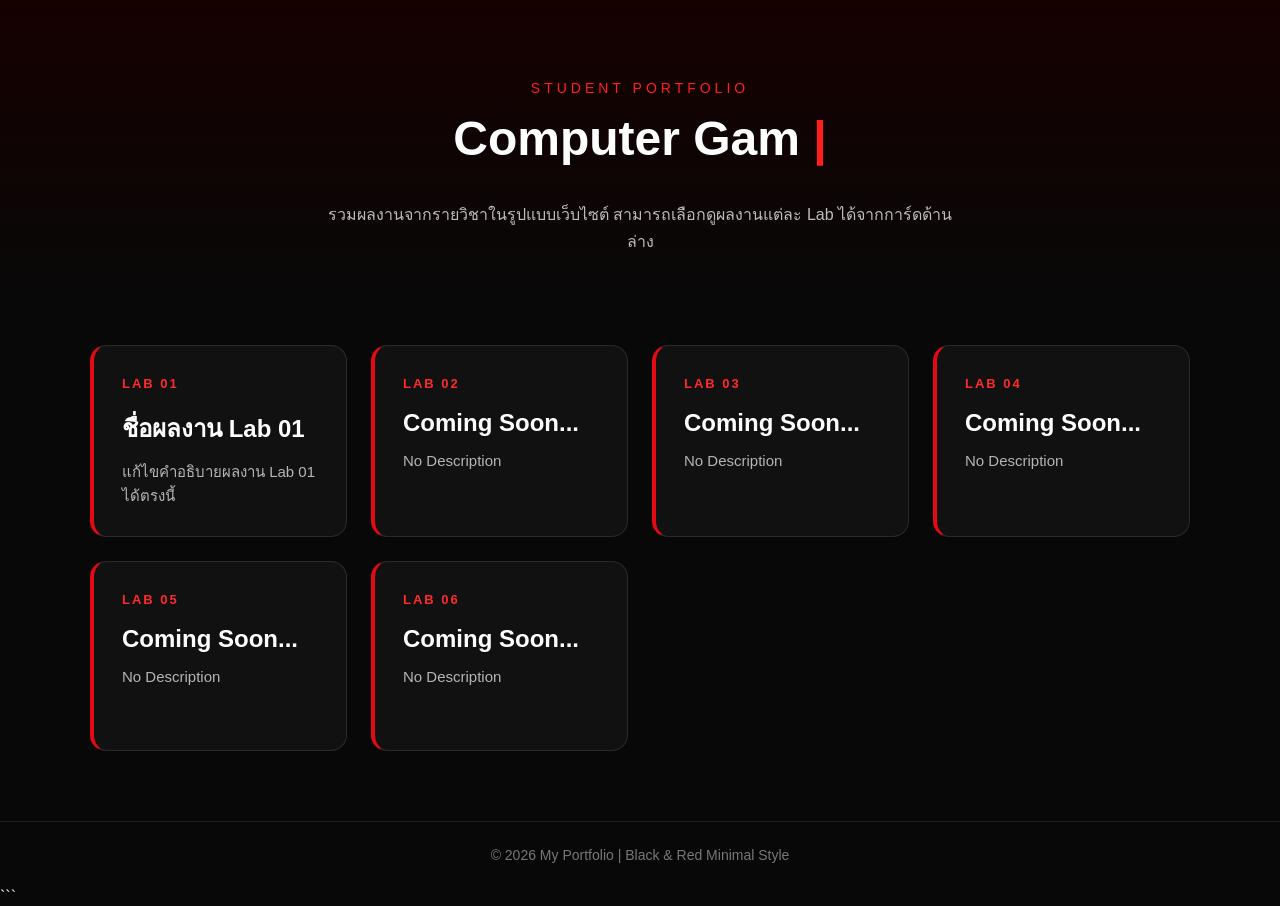
==== index.html @ 9eddb799 "firstComit Main Page + Lab01  24/6/2026 10:52 PM" ====
<!DOCTYPE html>
<html lang="th">
<head>
  <meta charset="UTF-8" />
  <meta name="viewport" content="width=device-width, initial-scale=1.0" />
  <title>My Portfolio</title>
  <link rel="stylesheet" href="style.css" />
</head>

<body>

  <header class="hero">
    <p class="tagline">Student Portfolio</p>

    <h1 class="typing-container">
      <span id="typing-text"></span>
      <span class="cursor">|</span>
    </h1>

    <p class="description">
      รวมผลงานจากรายวิชาในรูปแบบเว็บไซต์ สามารถเลือกดูผลงานแต่ละ Lab ได้จากการ์ดด้านล่าง
    </p>
  </header>

  <main class="container">
    <section class="lab-grid">

      <a href="lab01/lab01.html" class="lab-card">
        <span class="lab-number">LAB 01</span>
        <h2>ชื่อผลงาน Lab 01</h2>
        <p>แก้ไขคำอธิบายผลงาน Lab 01 ได้ตรงนี้</p>
      </a>

      <a href="lab02/lab02.html" class="lab-card">
        <span class="lab-number">LAB 02</span>
        <h2>Coming Soon...</h2>
        <p>No Description</p>
      </a>

      <a href="lab03/lab03.html" class="lab-card">
        <span class="lab-number">LAB 03</span>
        <h2>Coming Soon...</h2>
        <p>No Description</p>
      </a>

      <a href="lab04/lab04.html" class="lab-card">
        <span class="lab-number">LAB 04</span>
        <h2>Coming Soon...</h2>
        <p>No Description</p>
      </a>

      <a href="lab05/lab05.html" class="lab-card">
        <span class="lab-number">LAB 05</span>
        <h2>Coming Soon...</h2>
        <p>No Description</p>
      </a>

      <a href="lab06/lab06.html" class="lab-card">
        <span class="lab-number">LAB 06</span>
        <h2>Coming Soon...</h2>
        <p>No Description</p>
      </a>

    </section>
  </main>

  <footer>
    <p>© 2026 My Portfolio | Black & Red Minimal Style</p>
  </footer>

  <script>
    const texts = [
      "Computer Game Development",
      "Naphat Thongon | 683380073-8 | Sec 1"
    ];

    const typingText = document.getElementById("typing-text");

    let textIndex = 0;
    let charIndex = 0;
    let isDeleting = false;

    function typeEffect() {
      const currentText = texts[textIndex];

      if (!isDeleting) {
        typingText.textContent = currentText.substring(0, charIndex + 1);
        charIndex++;

        if (charIndex === currentText.length) {
          isDeleting = true;
          setTimeout(typeEffect, 1500);
          return;
        }
      } else {
        typingText.textContent = currentText.substring(0, charIndex - 1);
        charIndex--;

        if (charIndex === 0) {
          isDeleting = false;
          textIndex = (textIndex + 1) % texts.length;
        }
      }

      const speed = isDeleting ? 50 : 100;
      setTimeout(typeEffect, speed);
    }

    typeEffect();
  </script>

</body>
</html>
```
---- style.css ----
* {
  margin: 0;
  padding: 0;
  box-sizing: border-box;
}

body {
  font-family: Arial, sans-serif;
  background: #080808;
  color: #f5f5f5;
  min-height: 100vh;
}

.hero {
  text-align: center;
  padding: 80px 20px 50px;
  background: linear-gradient(180deg, #160000, #080808);
}

.tagline {
  color: #ff1e1e;
  letter-spacing: 4px;
  text-transform: uppercase;
  font-size: 14px;
  margin-bottom: 15px;
}

.hero h1 {
  font-size: 48px;
  color: #ffffff;
  margin-bottom: 20px;
}

.description {
  max-width: 650px;
  margin: 0 auto;
  color: #bdbdbd;
  line-height: 1.7;
}

.container {
  width: 90%;
  max-width: 1100px;
  margin: 0 auto;
  padding: 40px 0 70px;
}

.lab-grid {
  display: grid;
  grid-template-columns: repeat(auto-fit, minmax(250px, 1fr));
  gap: 24px;
}

.lab-card {
  display: block;
  text-decoration: none;
  color: #ffffff;
  background: #111111;
  border: 1px solid #2a2a2a;
  border-left: 4px solid #e50914;
  border-radius: 16px;
  padding: 28px;
  min-height: 190px;
  transition: 0.3s ease;
  position: relative;
  overflow: hidden;
}

.lab-card::before {
  content: "";
  position: absolute;
  top: 0;
  left: -100%;
  width: 100%;
  height: 100%;
  background: linear-gradient(120deg, transparent, rgba(229, 9, 20, 0.18), transparent);
  transition: 0.5s ease;
}

.lab-card:hover::before {
  left: 100%;
}

.lab-card:hover {
  transform: translateY(-8px);
  border-color: #e50914;
  box-shadow: 0 0 25px rgba(229, 9, 20, 0.35);
}

.lab-number {
  display: inline-block;
  color: #ff2a2a;
  font-size: 13px;
  letter-spacing: 2px;
  margin-bottom: 18px;
  font-weight: bold;
}

.lab-card h2 {
  font-size: 24px;
  margin-bottom: 12px;
}

.lab-card p {
  color: #b5b5b5;
  line-height: 1.6;
  font-size: 15px;
}

footer {
  text-align: center;
  padding: 25px 15px;
  color: #777;
  border-top: 1px solid #1f1f1f;
  font-size: 14px;
}

.typing-container {
    min-height: 70px;
    font-size: 48px;
    font-weight: bold;
    color: #ffffff;
}

.cursor {
    color: #ff1e1e;
    animation: blink 0.8s infinite;
}

@keyframes blink {
    50% {
        opacity: 0;
    }
}
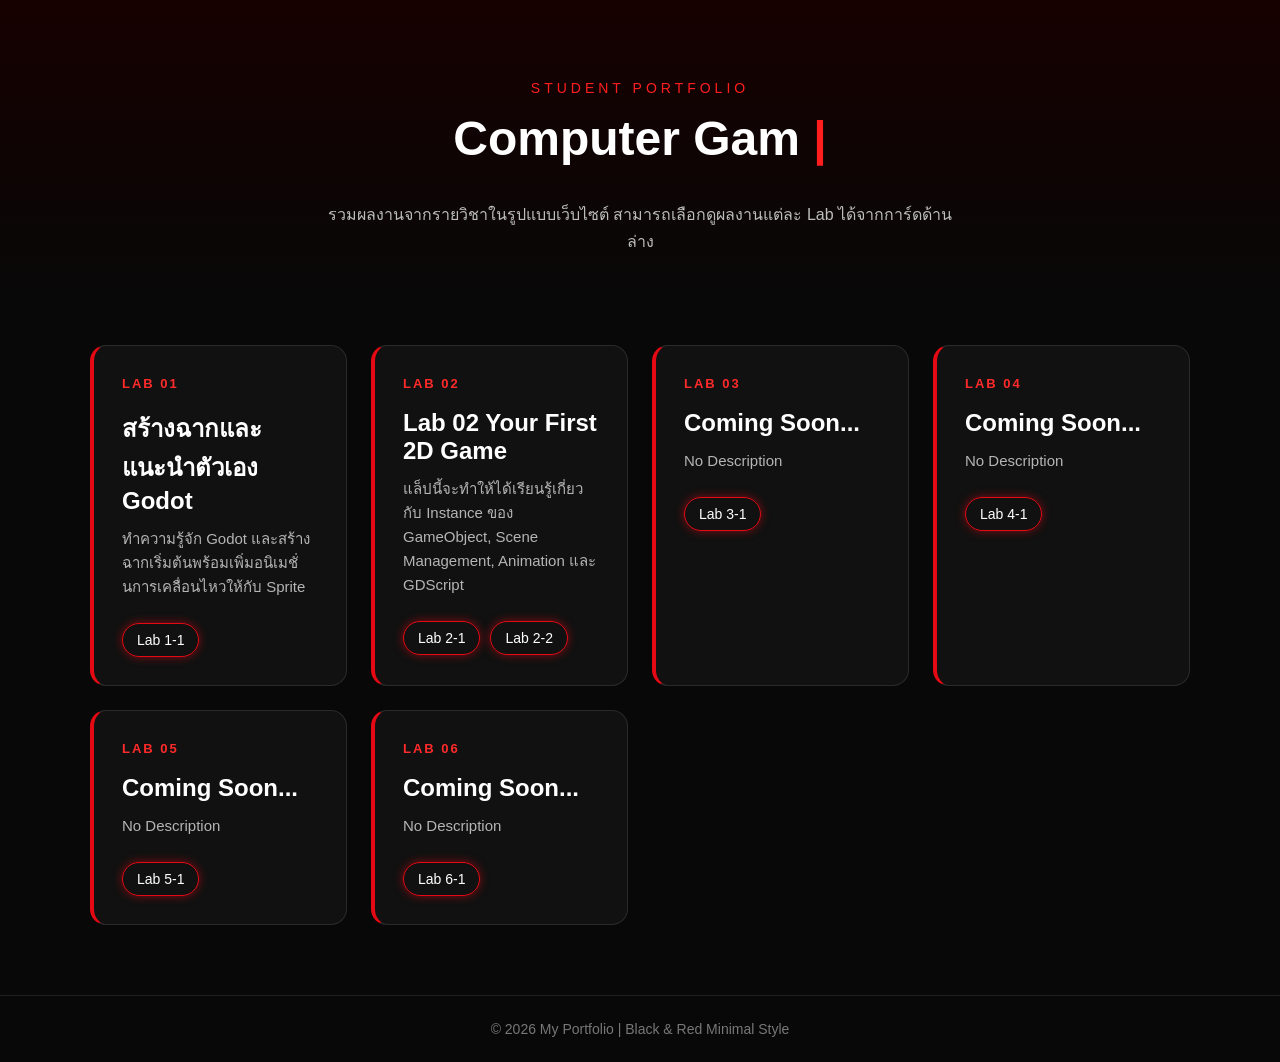
==== commit 401368cb: "Lab02 - Update homepage - New!! Lab2-1 and Lab2-2  5/7/2569" ====
--- a/index.html
+++ b/index.html
@@ -23,46 +23,71 @@
   </header>
 
   <main class="container">
-    <section class="lab-grid">
+  <section class="lab-grid">
 
-      <a href="lab01/lab01.html" class="lab-card">
-        <span class="lab-number">LAB 01</span>
-        <h2>ชื่อผลงาน Lab 01</h2>
-        <p>แก้ไขคำอธิบายผลงาน Lab 01 ได้ตรงนี้</p>
-      </a>
+    <div class="lab-card">
+      <span class="lab-number">LAB 01</span>
+      <h2>สร้างฉากและแนะนำตัวเอง Godot</h2>
+      <p>ทำความรู้จัก Godot และสร้างฉากเริ่มต้นพร้อมเพิ่มอนิเมชั่นการเคลื่อนไหวให้กับ Sprite</p>
 
-      <a href="lab02/lab02.html" class="lab-card">
-        <span class="lab-number">LAB 02</span>
-        <h2>Coming Soon...</h2>
-        <p>No Description</p>
-      </a>
+      <div class="sub-buttons">
+        <a href="lab01/lab01.html">Lab 1-1</a>
+      </div>
+    </div>
 
-      <a href="lab03/lab03.html" class="lab-card">
-        <span class="lab-number">LAB 03</span>
-        <h2>Coming Soon...</h2>
-        <p>No Description</p>
-      </a>
+    <div class="lab-card">
+      <span class="lab-number">LAB 02</span>
+      <h2>Lab 02 Your First 2D Game</h2>
+      <p>แล็ปนี้จะทำให้ได้เรียนรู้เกี่ยวกับ Instance ของ GameObject, Scene Management, Animation และ GDScript</p>
 
-      <a href="lab04/lab04.html" class="lab-card">
-        <span class="lab-number">LAB 04</span>
-        <h2>Coming Soon...</h2>
-        <p>No Description</p>
-      </a>
+      <div class="sub-buttons">
+        <a href="lab02/game21.html">Lab 2-1</a>
+        <a href="lab02/game22.html">Lab 2-2</a>
+      </div>
+    </div>
 
-      <a href="lab05/lab05.html" class="lab-card">
-        <span class="lab-number">LAB 05</span>
-        <h2>Coming Soon...</h2>
-        <p>No Description</p>
-      </a>
+    <div class="lab-card">
+      <span class="lab-number">LAB 03</span>
+      <h2>Coming Soon...</h2>
+      <p>No Description</p>
 
-      <a href="lab06/lab06.html" class="lab-card">
-        <span class="lab-number">LAB 06</span>
-        <h2>Coming Soon...</h2>
-        <p>No Description</p>
-      </a>
+      <div class="sub-buttons">
+        <a href="lab03/lab03.html">Lab 3-1</a>
+      </div>
+    </div>
 
-    </section>
-  </main>
+    <div class="lab-card">
+      <span class="lab-number">LAB 04</span>
+      <h2>Coming Soon...</h2>
+      <p>No Description</p>
+
+      <div class="sub-buttons">
+        <a href="lab04/lab04.html">Lab 4-1</a>
+      </div>
+    </div>
+
+    <div class="lab-card">
+      <span class="lab-number">LAB 05</span>
+      <h2>Coming Soon...</h2>
+      <p>No Description</p>
+
+      <div class="sub-buttons">
+        <a href="lab05/lab05.html">Lab 5-1</a>
+      </div>
+    </div>
+
+    <div class="lab-card">
+      <span class="lab-number">LAB 06</span>
+      <h2>Coming Soon...</h2>
+      <p>No Description</p>
+
+      <div class="sub-buttons">
+        <a href="lab06/lab06.html">Lab 6-1</a>
+      </div>
+    </div>
+
+  </section>
+</main>
 
   <footer>
     <p>© 2026 My Portfolio | Black & Red Minimal Style</p>
@@ -110,5 +135,4 @@
   </script>
 
 </body>
-</html>
-```
+</html>
--- a/style.css
+++ b/style.css
@@ -107,6 +107,31 @@
   font-size: 15px;
 }
 
+.sub-buttons {
+  display: flex;
+  flex-wrap: wrap;
+  gap: 10px;
+  margin-top: 24px;
+  position: relative;
+  z-index: 2;
+}
+
+.sub-buttons a {
+  text-decoration: none;
+  color: #ffffff;
+  border: 1px solid #e50914;
+  box-shadow: 0 0 10px rgba(229, 9, 20, 0.55);
+  padding: 8px 14px;
+  border-radius: 999px;
+  font-size: 14px;
+  transition: 0.3s ease;
+}
+
+.sub-buttons a:hover {
+  background: #e50914;
+  box-shadow: 0 0 15px rgba(229, 9, 20, 0.45);
+}
+
 footer {
   text-align: center;
   padding: 25px 15px;
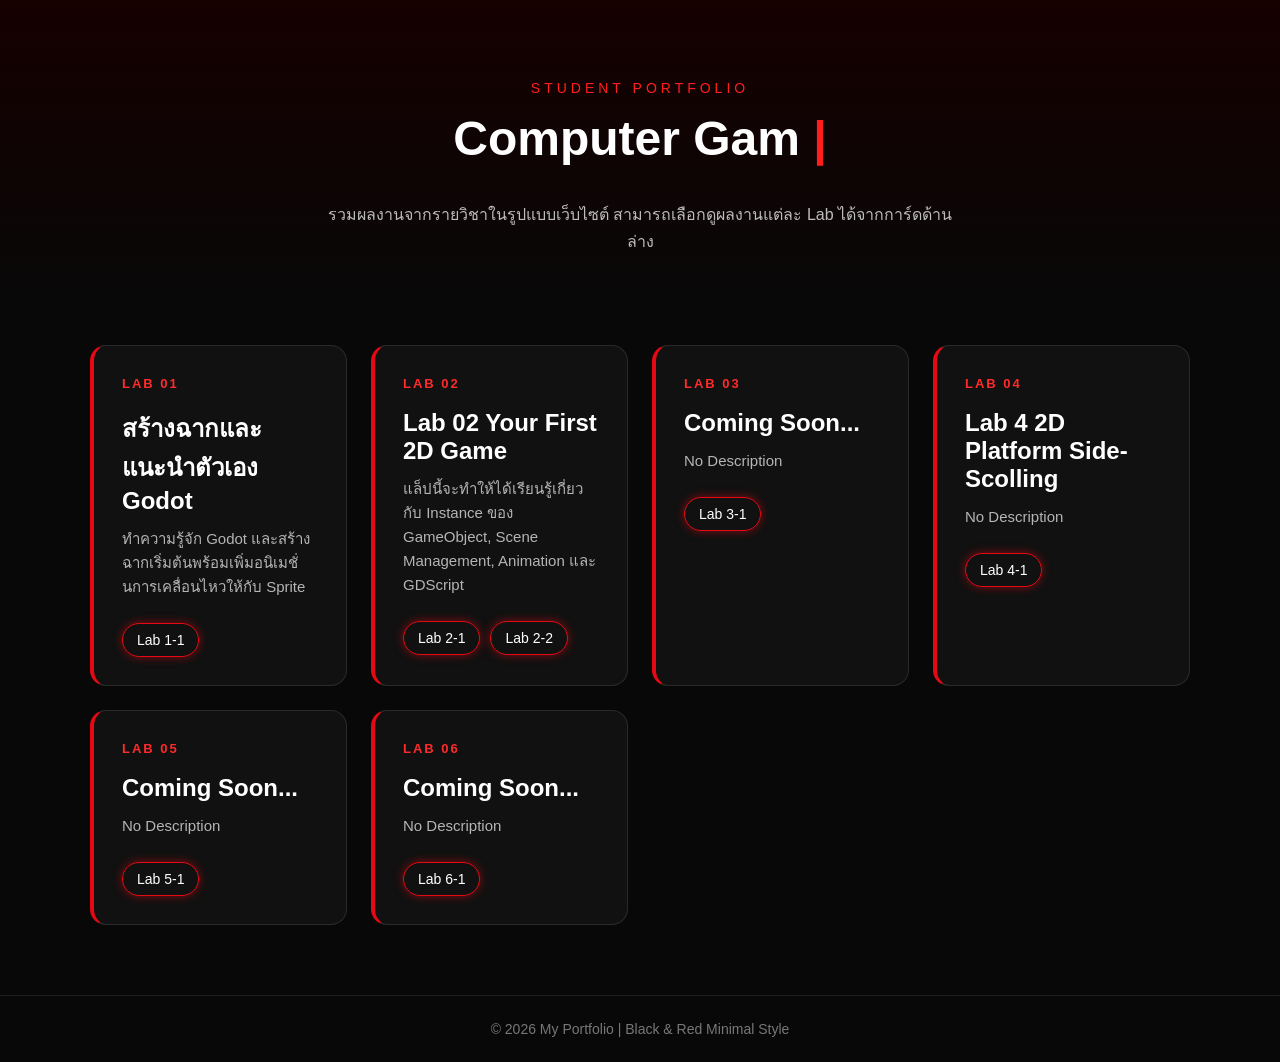
==== commit 46e7c947: "Lab4 comit1 - Upload lab04 game - Update Readme.md" ====
--- a/index.html
+++ b/index.html
@@ -58,7 +58,7 @@
 
     <div class="lab-card">
       <span class="lab-number">LAB 04</span>
-      <h2>Coming Soon...</h2>
+      <h2>Lab 4 2D Platform Side-Scolling</h2>
       <p>No Description</p>
 
       <div class="sub-buttons">
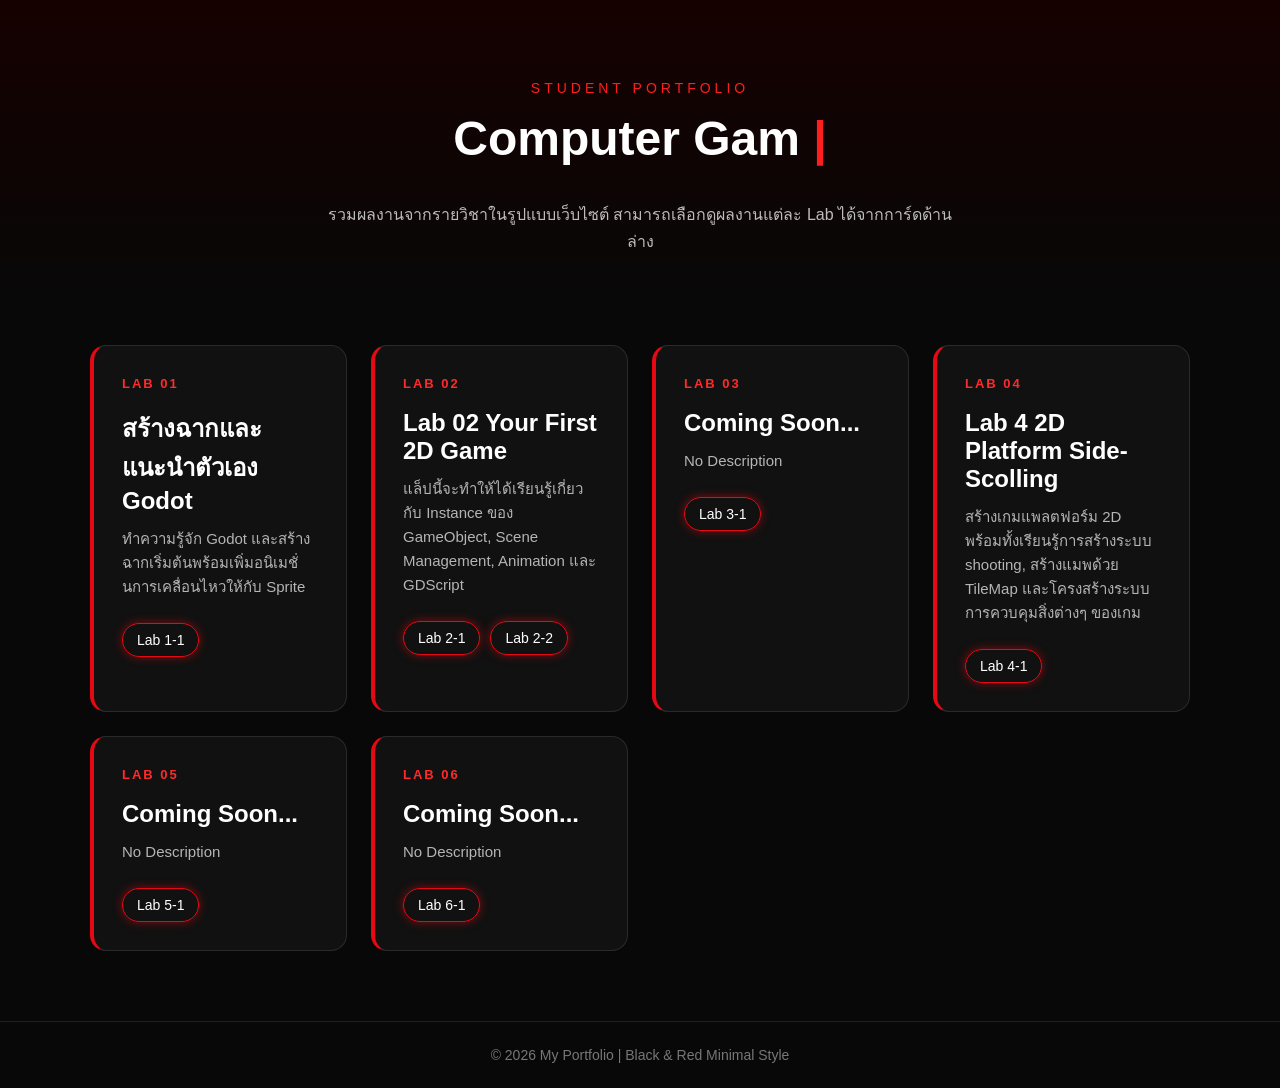
==== commit 993b4d0f: "Lab4 commit2 - Update Homepage detail - Update readme lab4 detail" ====
--- a/index.html
+++ b/index.html
@@ -59,7 +59,7 @@
     <div class="lab-card">
       <span class="lab-number">LAB 04</span>
       <h2>Lab 4 2D Platform Side-Scolling</h2>
-      <p>No Description</p>
+      <p>สร้างเกมแพลตฟอร์ม 2D พร้อมทั้งเรียนรู้การสร้างระบบ shooting, สร้างแมพด้วย TileMap และโครงสร้างระบบการควบคุมสิ่งต่างๆ ของเกม</p>
 
       <div class="sub-buttons">
         <a href="lab04/lab04.html">Lab 4-1</a>
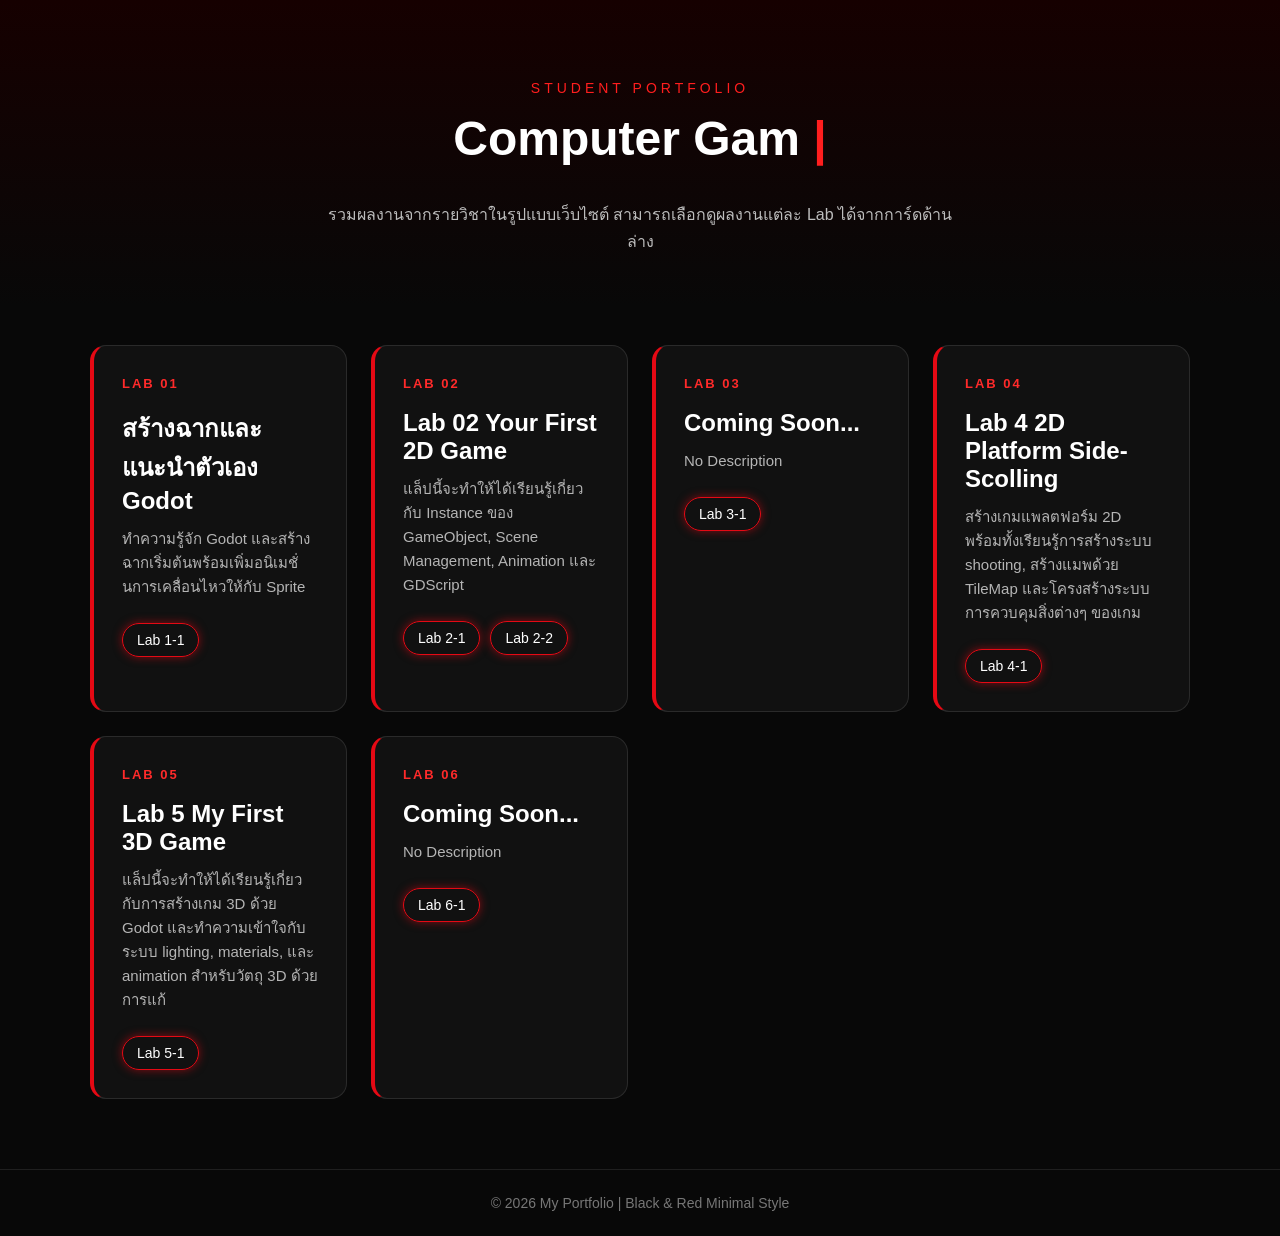
==== commit 1a3b9688: "Lab5 lab5 upload" ====
--- a/index.html
+++ b/index.html
@@ -68,11 +68,11 @@
 
     <div class="lab-card">
       <span class="lab-number">LAB 05</span>
-      <h2>Coming Soon...</h2>
-      <p>No Description</p>
+      <h2>Lab 5 My First 3D Game</h2>
+      <p>แล็ปนี้จะทำให้ได้เรียนรู้เกี่ยวกับการสร้างเกม 3D ด้วย Godot และทำความเข้าใจกับระบบ lighting, materials, และ animation สำหรับวัตถุ 3D ด้วยการแก้</p>
 
       <div class="sub-buttons">
-        <a href="lab05/lab05.html">Lab 5-1</a>
+        <a href="lab05/index.html">Lab 5-1</a>
       </div>
     </div>
 
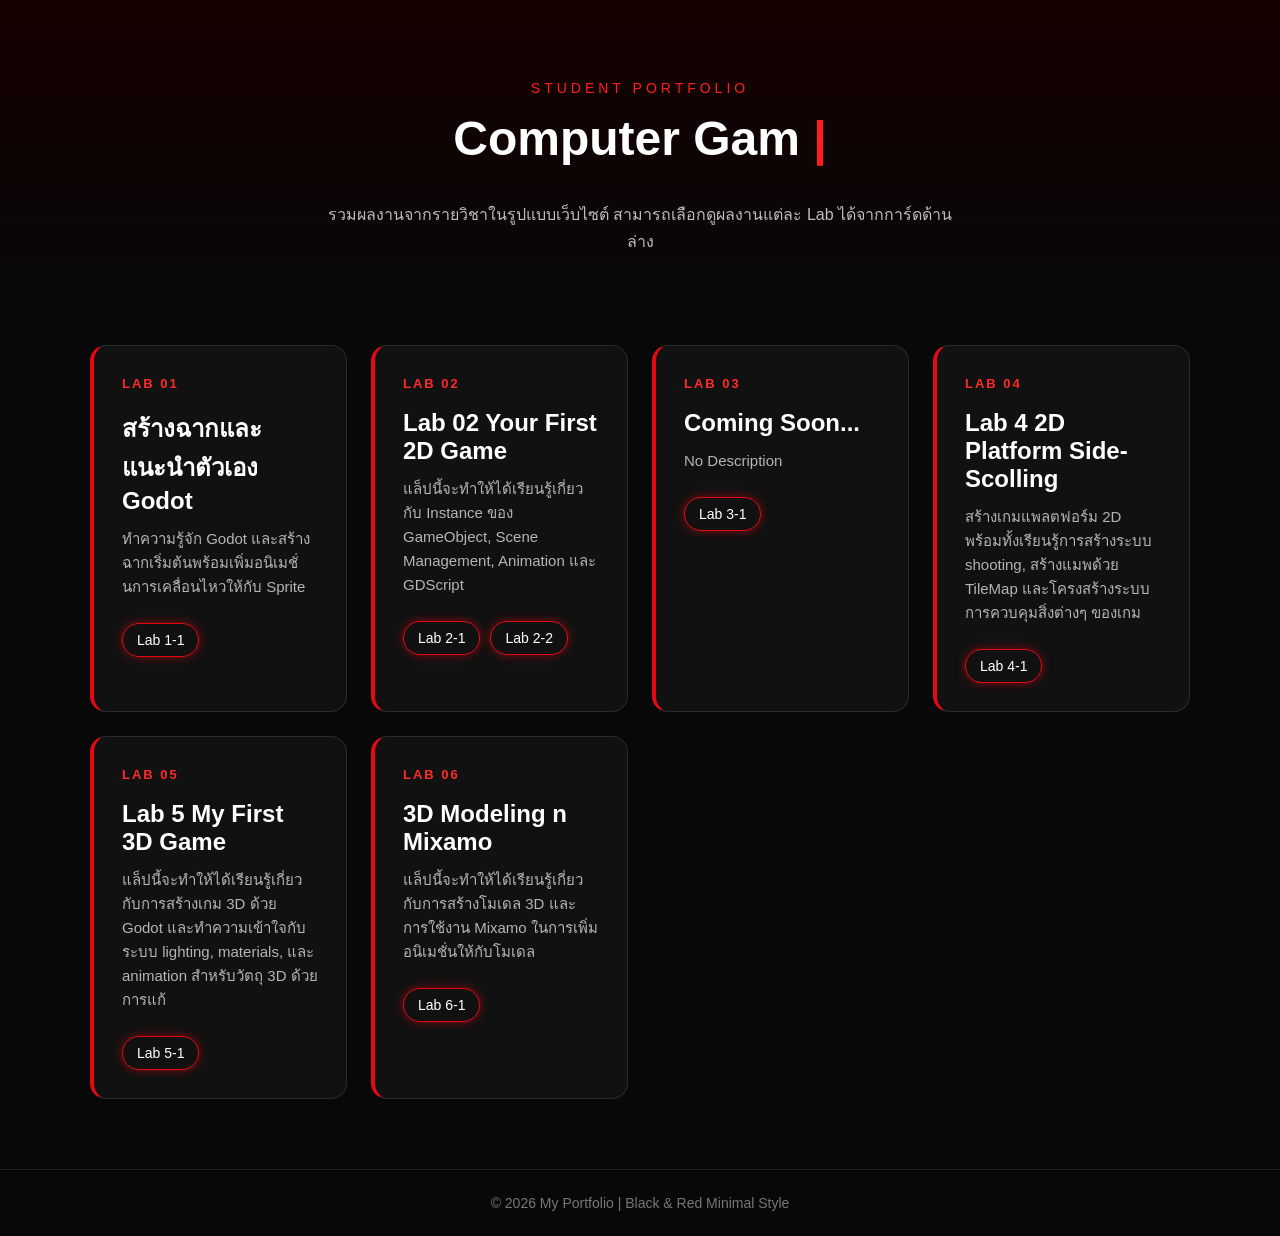
==== commit 6a1fe427: "lab6 upload" ====
--- a/index.html
+++ b/index.html
@@ -78,11 +78,11 @@
 
     <div class="lab-card">
       <span class="lab-number">LAB 06</span>
-      <h2>Coming Soon...</h2>
-      <p>No Description</p>
+      <h2>3D Modeling n Mixamo</h2>
+      <p>แล็ปนี้จะทำให้ได้เรียนรู้เกี่ยวกับการสร้างโมเดล 3D และการใช้งาน Mixamo ในการเพิ่มอนิเมชั่นให้กับโมเดล</p>
 
       <div class="sub-buttons">
-        <a href="lab06/lab06.html">Lab 6-1</a>
+        <a href="lab06/index.html">Lab 6-1</a>
       </div>
     </div>
 
